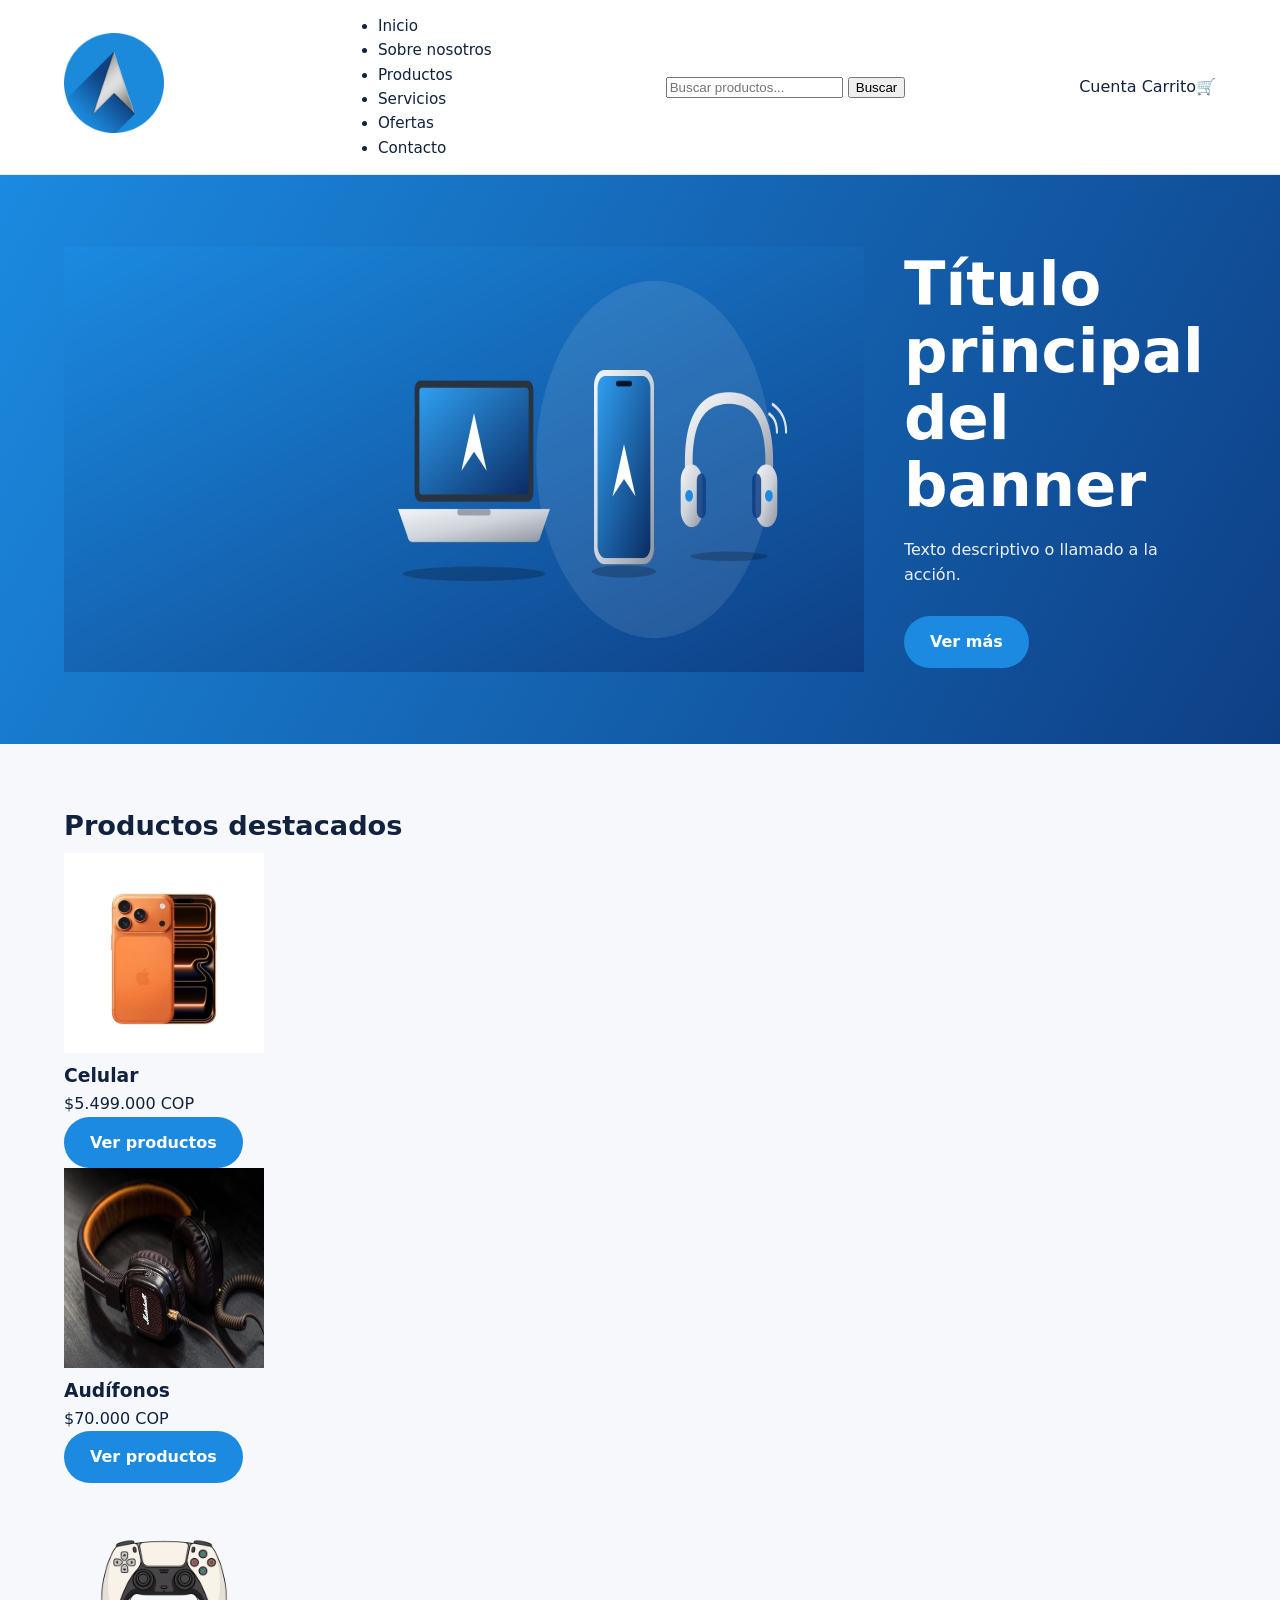
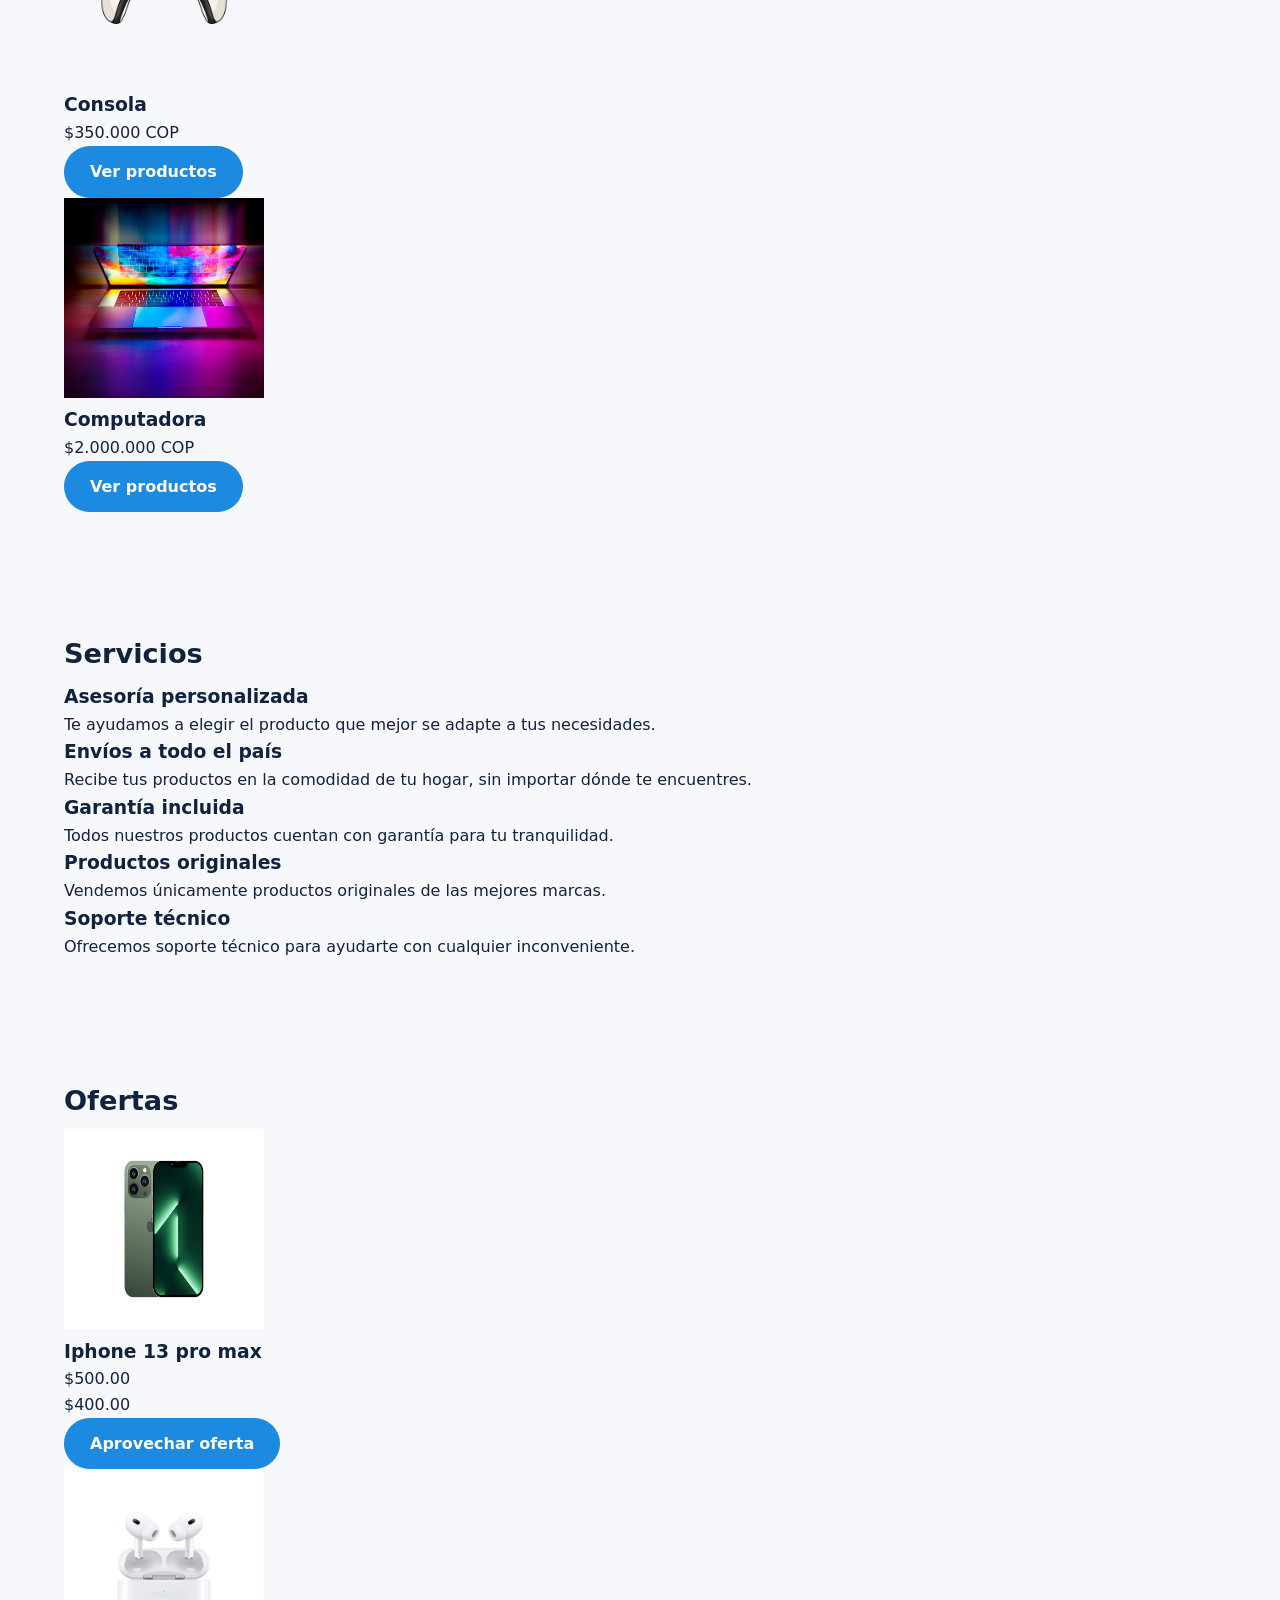
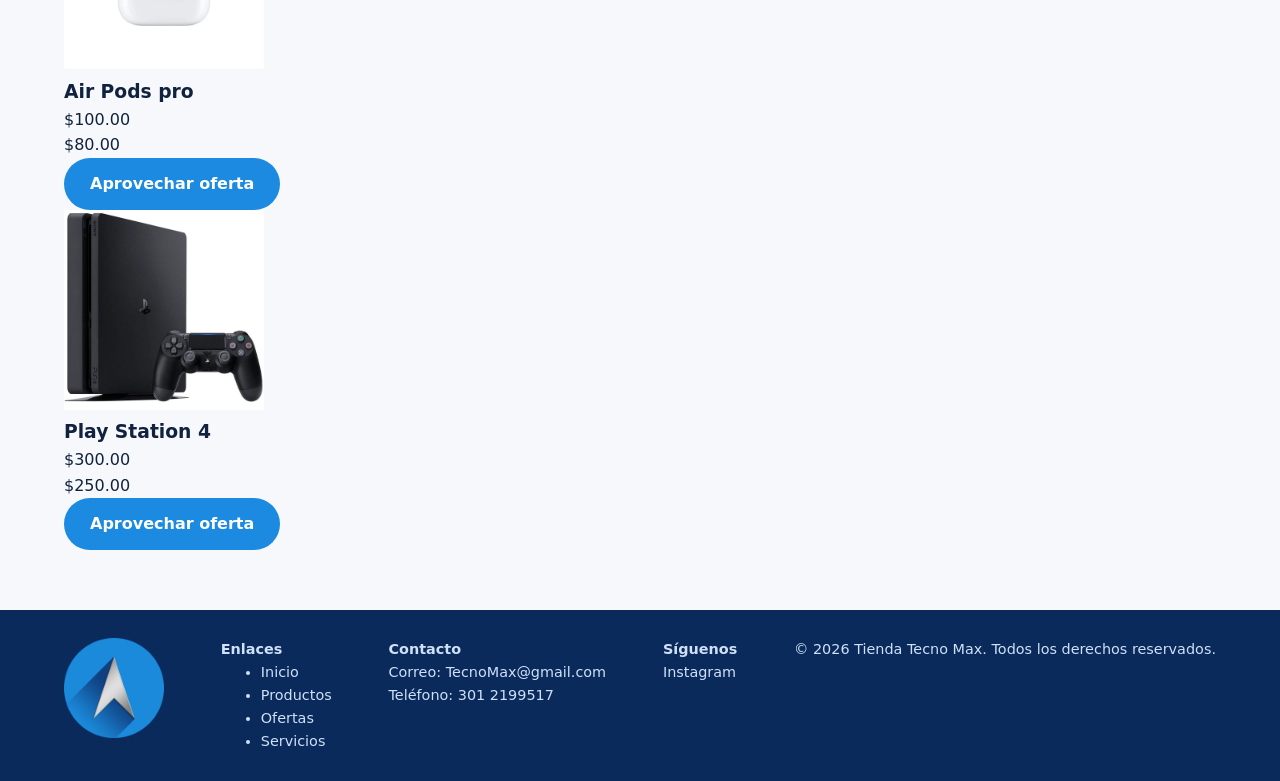
==== index.html @ 7fad8253 "first commit" ====
<!DOCTYPE html>
<html lang="es">
<head>
  <meta charset="UTF-8">
  <meta name="viewport" content="width=device-width, initial-scale=1.0">
  <title>Tienda Online</title>
  <link rel="stylesheet" href="css/estiloaudifonos.css"> 
</head>
<body>

  <header>
    <div class="logo">
      <img src="img/LogoTecnoMax.png" alt="Logo de la tienda" width="100px" height="100px">
    </div>
    <nav class="navegacion">
      <ul class="menu-navegacion">
        <li><a href="#inicio">Inicio</a></li>
        <li><a href="sobrenosotros.html">Sobre nosotros</a></li>
        <li><a href="#productos-destacados">Productos</a></li>
        <li><a href="#servicios">Servicios</a></li>
        <li><a href="#ofertas">Ofertas</a></li>
        <li><a href="#contacto">Contacto</a></li>
      </ul>
    </nav>

    <form class="search-bar" role="search">
      <input type="search" name="buscar" placeholder="Buscar productos...">
      <button type="submit">Buscar</button>
    </form>
    <div class="header-icons">
      <a href="#">Cuenta</a>
      <a href="#">Carrito🛒</a>
    </div>

  </header>

  <section class="hero" id="inicio">
    <img src="img/banner-principal.jpg" alt="Banner principal" width="800px" height="425px">
    <div class="hero-texto">
      <h1>Título principal del banner</h1>
      <p>Texto descriptivo o llamado a la acción.</p>
      <a href="#" class="btn">Ver más</a>
    </div>
  </section>

  <section class="productos-destacados" id="productos-destacados">
    <h2>Productos destacados</h2>
    <div class="productos-lista">

      <article class="producto">
        <img src="img/FotoCelulares.webp" alt="Producto 1" width="200px" height="200px">
        <h3>Celular</h3>
        <p class="precio">$5.499.000 COP</p>
        <a href="celulares.html" class="btn">Ver productos</a>
      </article>

      <article class="producto">
        <img src="img/FotoAudifonos.jpg" alt="Producto 2" width="200px" height="200px">
        <h3>Audífonos</h3>
        <p class="precio">$70.000 COP</p>
        <a href="audifonos.html" class="btn">Ver productos</a>
      </article>

      <article class="producto">
        <img src="img/FotoVideojuegos.png" alt="Producto 3" width="200px" height="200px">
        <h3>Consola</h3>
        <p class="precio">$350.000 COP</p>
        <a href="consolas.html" class="btn">Ver productos</a>
      </article>

      <article class="producto">
        <img src="img/FotoComputadores.jpg" alt="Producto 4" width="200px" height="200px">
        <h3>Computadora</h3>
        <p class="precio">$2.000.000 COP</p>
        <a href="computadoras.html" class="btn">Ver productos</a>
      </article>

    </div>
  </section>

  <section class="servicios" id="servicios">
    <h2>Servicios</h2>
    <div class="servicios-lista">

      <article class="servicio">
        <h3>Asesoría personalizada</h3>
        <p>Te ayudamos a elegir el producto que mejor se adapte a tus necesidades.</p>
      </article>

      <article class="servicio">
        <h3>Envíos a todo el país</h3>
        <p>Recibe tus productos en la comodidad de tu hogar, sin importar dónde te encuentres.</p>
      </article>

      <article class="servicio">
        <h3>Garantía incluida</h3>
        <p>Todos nuestros productos cuentan con garantía para tu tranquilidad.</p>
      </article>

      <article class="servicio">
        <h3>Productos originales</h3>
        <p>Vendemos únicamente productos originales de las mejores marcas.</p>
      </article>

      <article class="servicio">
        <h3>Soporte técnico</h3>
        <p>Ofrecemos soporte técnico para ayudarte con cualquier inconveniente.</p>
      </article>

    </div>
  </section>

  <section class="ofertas" id="ofertas">
    <h2>Ofertas</h2>
    <div class="ofertas-lista">

      <article class="oferta">
        <img src="img/iphone13.jpg" alt="Oferta 1" width="200px" height="200px">
        <h3>Iphone 13 pro max</h3>
        <p class="precio-anterior">$500.00</p>
        <p class="precio-oferta">$400.00</p>
        <a href="#" class="btn">Aprovechar oferta</a>
      </article>

      <article class="oferta">
        <img src="img/audifonos.webp" alt="Oferta 2" width="200px" height="200px">
        <h3>Air Pods pro</h3>
        <p class="precio-anterior">$100.00</p>
        <p class="precio-oferta">$80.00</p>
        <a href="#" class="btn">Aprovechar oferta</a>
      </article>

      <article class="oferta">
        <img src="img/play station 4.webp" alt="Oferta 3" width="200px" height="200px">
        <h3>Play Station 4</h3>
        <p class="precio-anterior">$300.00</p>
        <p class="precio-oferta">$250.00</p>
        <a href="#" class="btn">Aprovechar oferta</a>
      </article>

    </div>
  </section>

  <footer>

    <div class="footer-logo">
      <img src="img/LogoTecnoMax.png" alt="Logo de la tienda" width="100px" height="100px">
    </div>

    <div class="footer-links">
      <h4>Enlaces</h4>
      <ul>
        <li><a href="#inicio">Inicio</a></li>
        <li><a href="#productos-destacados">Productos</a></li>
        <li><a href="#ofertas">Ofertas</a></li>
        <li><a href="#servicios">Servicios</a></li>
      </ul>
    </div>

    <div class="footer-contacto" id="contacto">
      <h4>Contacto</h4>
      <p>Correo: <a href="mailto:TecnoMax@gmail.com">TecnoMax@gmail.com</a></p>
      <p>Teléfono: <a href="tel:+573012199517">301 2199517</a></p>
    </div>
    <div class="footer-redes">
      <h4>Síguenos</h4>
      <a href="https://www.instagram.com/" target="_blank" rel="noopener">Instagram</a>
    </div>

    <p class="footer-copy">&copy; 2026 Tienda Tecno Max. Todos los derechos reservados.</p>

  </footer>

</body>
</html>
</body>
</html>
---- css/estiloaudifonos.css ----
:root{--blue:#1b8ae0;--navy:#0e3f85;--deep:#0a2a5c;--silver:#e6e9ee;--ink:#10223d;--bg:#f6f8fb;--muted:#51627c}
*{box-sizing:border-box;margin:0}
body{font-family:Sora,system-ui,sans-serif;color:var(--ink);background:var(--bg);line-height:1.6}
a{color:inherit;text-decoration:none}
:focus-visible{outline:3px solid var(--navy);outline-offset:3px}

/* Encabezado */
header{display:flex;align-items:center;justify-content:space-between;gap:16px;flex-wrap:wrap;padding:14px 5vw;background:#fff;border-bottom:1px solid var(--silver);position:sticky;top:0;z-index:5}
.brand{display:flex;align-items:center;gap:10px;font-weight:800;font-size:1.25rem}
.brand img{width:40px;height:40px}
nav{display:flex;gap:22px;font-size:.95rem;flex-wrap:wrap}
nav a{padding:4px 0;border-bottom:2px solid transparent}
nav a:hover,nav a[aria-current]{border-color:var(--blue);color:var(--navy)}

/* Botones */
.btn{display:inline-block;padding:13px 26px;border-radius:999px;font-weight:600;background:var(--blue);color:#fff;border:0;font:inherit;font-weight:600;cursor:pointer;text-align:center}
.btn:hover{background:var(--navy)}
.btn.claro{background:#fff;color:var(--navy)}
.btn.claro:hover{background:var(--silver)}
.btn.borde{background:transparent;color:#fff;border:2px solid #fff;margin-left:10px}
.btn.borde:hover{background:rgba(255,255,255,.15)}

/* Hero (principal y computadores) */
.hero{display:grid;grid-template-columns:1.1fr .9fr;align-items:center;gap:40px;padding:72px 5vw;background:linear-gradient(120deg,var(--blue),var(--navy));color:#fff;overflow:hidden}
.hero h1{font-size:clamp(2.2rem,5vw,3.8rem);line-height:1.1;font-weight:800;max-width:15ch}
.hero p{margin:18px 0 28px;max-width:48ch;opacity:.92}
.hero .logo-grande{justify-self:center;width:min(280px,60vw);filter:drop-shadow(18px 22px 0 rgba(8,30,70,.35))}

/* Laptop dibujada con CSS (hero de computadores) */
.laptop{justify-self:center;width:min(380px,85vw)}
.laptop .pantalla{aspect-ratio:16/10;border:8px solid #cfd4db;border-bottom-width:12px;border-radius:14px 14px 0 0;background:linear-gradient(160deg,#1b8ae0,#0b2c63);display:grid;place-items:center}
.laptop .pantalla img{width:22%}
.laptop .base{height:14px;border-radius:0 0 16px 16px;background:linear-gradient(#e9ecf0,#9ea3ab);width:112%;margin-left:-6%;box-shadow:16px 20px 0 rgba(8,30,70,.35)}

/* Franja de beneficios */
.franja{display:flex;flex-wrap:wrap;justify-content:center;gap:12px 36px;padding:18px 5vw;background:#fff;border-bottom:1px solid var(--silver);font-size:.92rem;font-weight:600;color:var(--navy)}

/* Secciones */
section{padding:60px 5vw}
h2{font-size:1.7rem;margin-bottom:6px}
.sub{color:var(--muted);margin-bottom:28px}

/* Catálogo de audífonos */
.audifonos__titulo{margin-bottom:28px}
.audifonos__contenedor{display:grid;grid-template-columns:repeat(auto-fit,minmax(min(100%,250px),1fr));gap:22px}
.audifono{display:flex;flex-direction:column;overflow:hidden;background:#fff;border:1px solid var(--silver);border-radius:18px}
.audifono__imagen{display:block;width:100%;height:200px;object-fit:contain;padding:16px;background:linear-gradient(160deg,var(--silver),#fff)}
.audifono__nombre,.audifono__descripcion,.audifono__precio,.audifono__boton{margin-left:18px;margin-right:18px}
.audifono__nombre{margin-top:16px;font-size:1.1rem}
.audifono__descripcion{margin-top:4px;color:var(--muted)}
.audifono__precio{margin-top:auto;padding-top:14px;font-size:1.2rem;font-weight:800;color:var(--navy)}
.audifono__boton{margin-top:12px;margin-bottom:18px;padding:10px 16px;border-radius:999px;background:var(--blue);color:#fff;font-weight:600;text-align:center}
.audifono__boton:hover{background:var(--navy)}

/* Categorías (principal) */
.categorias{display:grid;grid-template-columns:repeat(auto-fit,minmax(240px,1fr));gap:22px}
.categoria{display:flex;flex-direction:column;gap:6px;padding:30px;border-radius:20px;color:#fff;min-height:210px;justify-content:flex-end;background:linear-gradient(160deg,var(--blue),var(--navy))}
.categoria:nth-child(2){background:linear-gradient(160deg,#143c78,#071a38)}
.categoria:nth-child(3){background:linear-gradient(160deg,#3f6fa8,var(--deep))}
.categoria h3{font-size:1.5rem}
.categoria span{opacity:.85;font-size:.95rem}
.categoria:hover{transform:translateY(-4px)}

/* Filtros */
.filtros{display:flex;flex-wrap:wrap;gap:10px;margin-bottom:28px}
.filtros button{font:inherit;padding:8px 18px;border-radius:999px;border:1.5px solid var(--silver);background:#fff;cursor:pointer}
.filtros button[aria-pressed=true]{background:var(--blue);border-color:var(--blue);color:#fff}

/* Tarjetas de producto */
.grid{display:grid;grid-template-columns:repeat(auto-fill,minmax(250px,1fr));gap:22px}
.card{background:#fff;border-radius:18px;overflow:hidden;border:1px solid var(--silver);display:flex;flex-direction:column}
.card .pic{height:160px;display:grid;place-items:center;background:linear-gradient(160deg,var(--silver),#fff)}
.card .pic span{width:120px;height:76px;border-radius:8px 8px 2px 2px;background:linear-gradient(160deg,#fdfdfd,#9ea3ab);border:3px solid var(--navy)}
.card .body{padding:16px;display:flex;flex-direction:column;gap:4px;flex:1}
.card h3{font-size:1.02rem}
.card small{color:var(--muted)}
.card ul{list-style:none;padding:0;font-size:.88rem;color:var(--muted)}
.card ul li::before{content:"✓ ";color:var(--blue);font-weight:700}
.price{font-weight:800;font-size:1.15rem;color:var(--navy);margin-top:auto;padding-top:10px}
.card .btn{margin-top:10px;padding:10px}

/* Bloque para ir a otra página */
.cruce{display:flex;align-items:center;justify-content:space-between;gap:20px;flex-wrap:wrap;margin:0 5vw 60px;padding:34px;border-radius:22px;background:var(--navy);color:#fff}

footer{padding:28px 5vw;background:var(--deep);color:#cfe0f7;font-size:.9rem;display:flex;justify-content:space-between;flex-wrap:wrap;gap:12px}

@media(max-width:760px){.hero{grid-template-columns:1fr;padding:48px 5vw}.hero .logo-grande,.laptop{order:-1}}
@media(prefers-reduced-motion:no-preference){.categoria{transition:transform .2s}}
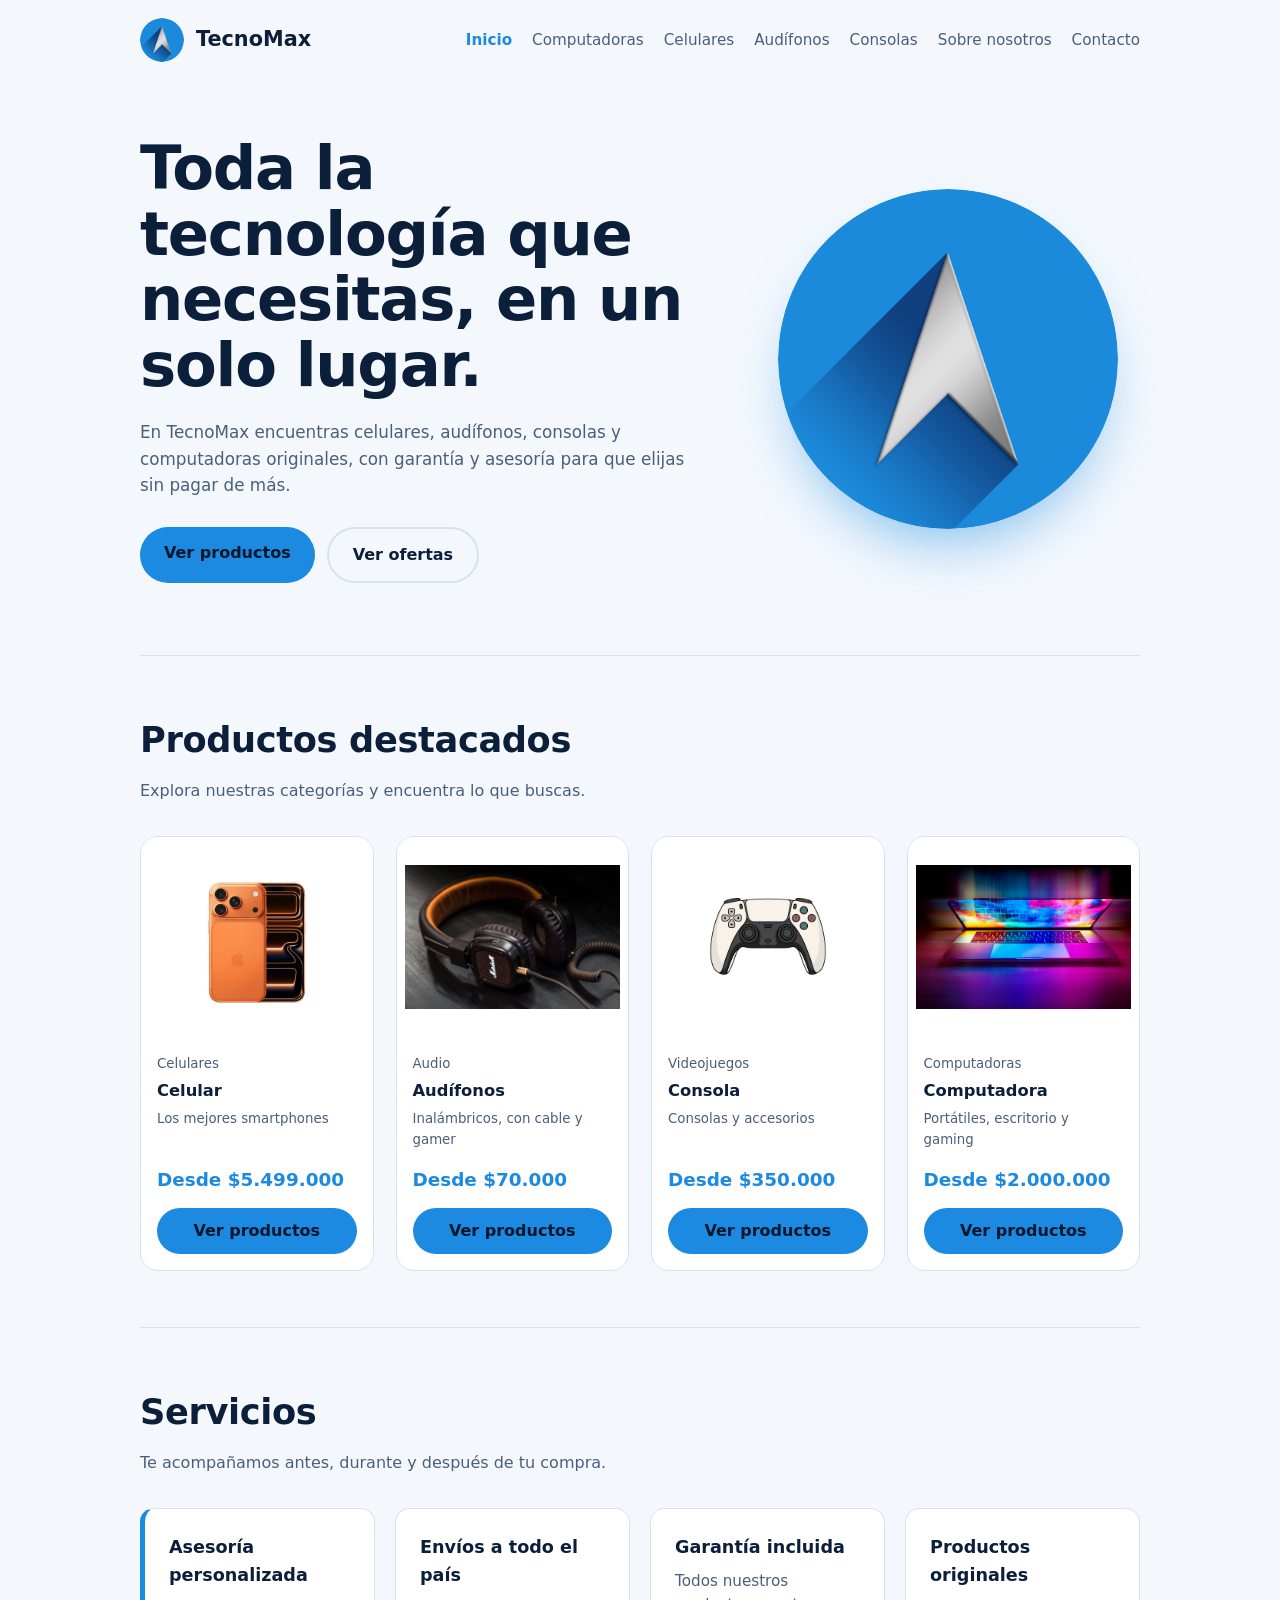
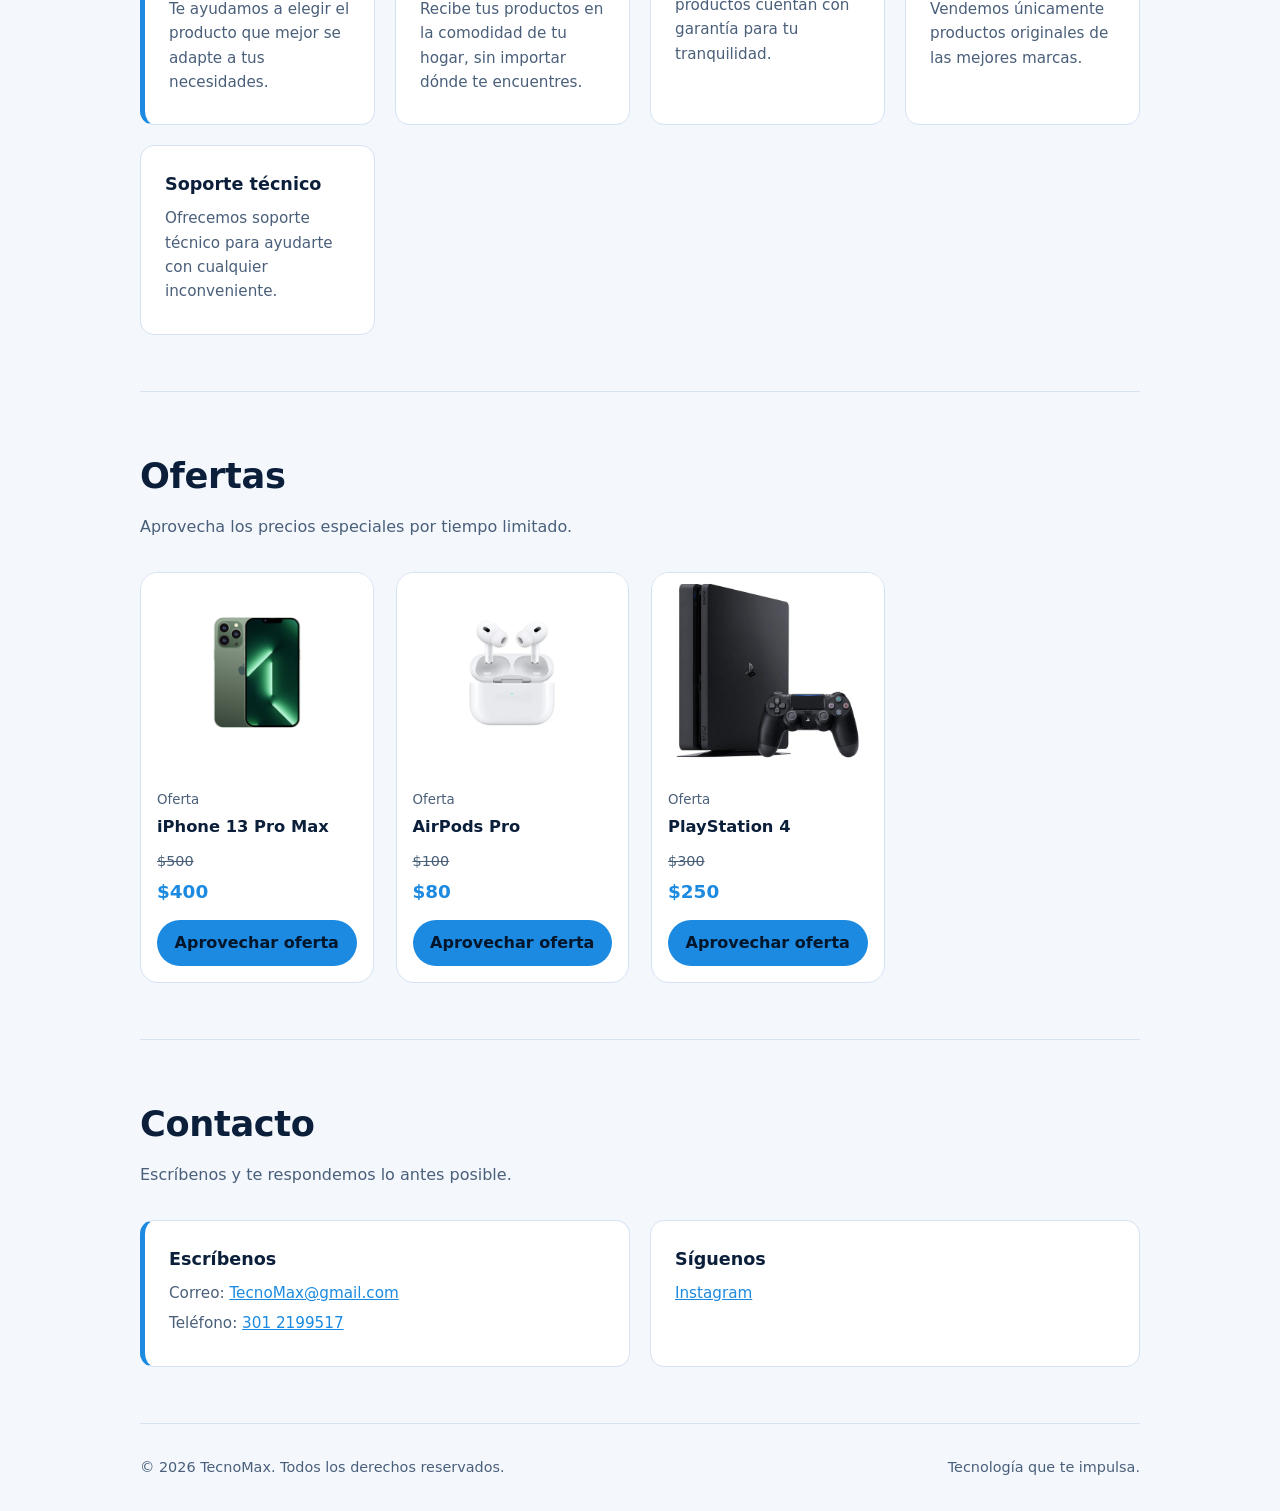
==== commit cda42aa5: "Puse el mismo estilo a todos los .html(index,celulares, y todos los demas)" ====
--- a/index.html
+++ b/index.html
@@ -1,177 +1,94 @@
-    <!DOCTYPE html>
-<html lang="es">
-<head>
-  <meta charset="UTF-8">
-  <meta name="viewport" content="width=device-width, initial-scale=1.0">
-  <title>Tienda Online</title>
-  <link rel="stylesheet" href="css/estiloaudifonos.css"> 
+<!DOCTYPE html>
+<html lang="es"><head><meta charset="utf-8">
+<meta name="viewport" content="width=device-width, initial-scale=1, viewport-fit=cover">
+<title>TecnoMax | Inicio</title>
+<link rel="icon" href="img/LogoTecnoMax.png">
+<link rel="preconnect" href="https://fonts.googleapis.com"><link rel="preconnect" href="https://fonts.gstatic.com" crossorigin>
+<link href="https://fonts.googleapis.com/css2?family=Sora:wght@400;600;800&display=swap" rel="stylesheet">
+<link rel="stylesheet" href="css/tecnomax.css">
 </head>
 <body>
+<div class="wrap">
+<header>
+<a class="brand" href="index.html"><img src="img/LogoTecnoMax.png" alt="Logo de TecnoMax">TecnoMax</a>
+<nav aria-label="Principal"><a href="index.html" aria-current="page">Inicio</a><a href="Computadoras.html">Computadoras</a><a href="Celulares.html">Celulares</a><a href="audifonos.html">Audífonos</a><a href="Consolas.html">Consolas</a><a href="sobrenosotros.html">Sobre nosotros</a><a href="#contacto">Contacto</a></nav>
+</header>
+<main>
+<div class="hero">
+<div>
+<h1>Toda la tecnología que necesitas, en un solo lugar.</h1>
+<p>En TecnoMax encuentras celulares, audífonos, consolas y computadoras originales, con garantía y asesoría para que elijas sin pagar de más.</p>
+<div class="btns"><a class="btn" href="#catalogo">Ver productos</a><a class="btn alt" href="#ofertas">Ver ofertas</a></div>
+</div>
+<div class="emblem"><img src="img/LogoTecnoMax.png" alt="Emblema de TecnoMax: flecha plateada sobre círculo azul"></div>
+</div>
 
-  <header>
-    <div class="logo">
-      <img src="img/LogoTecnoMax.png" alt="Logo de la tienda" width="100px" height="100px">
-    </div>
-    <nav class="navegacion">
-      <ul class="menu-navegacion">
-        <li><a href="#inicio">Inicio</a></li>
-        <li><a href="sobrenosotros.html">Sobre nosotros</a></li>
-        <li><a href="#productos-destacados">Productos</a></li>
-        <li><a href="#servicios">Servicios</a></li>
-        <li><a href="#ofertas">Ofertas</a></li>
-        <li><a href="#contacto">Contacto</a></li>
-      </ul>
-    </nav>
+<section id="catalogo">
+<h2>Productos destacados</h2>
+<p class="lead">Explora nuestras categorías y encuentra lo que buscas.</p>
+<div class="products" id="products"></div>
+</section>
 
-    <form class="search-bar" role="search">
-      <input type="search" name="buscar" placeholder="Buscar productos...">
-      <button type="submit">Buscar</button>
-    </form>
-    <div class="header-icons">
-      <a href="#">Cuenta</a>
-      <a href="#">Carrito🛒</a>
-    </div>
+<section id="servicios">
+<h2>Servicios</h2>
+<p class="lead">Te acompañamos antes, durante y después de tu compra.</p>
+<div class="grid">
+<article class="card"><h3>Asesoría personalizada</h3><p>Te ayudamos a elegir el producto que mejor se adapte a tus necesidades.</p></article>
+<article class="card"><h3>Envíos a todo el país</h3><p>Recibe tus productos en la comodidad de tu hogar, sin importar dónde te encuentres.</p></article>
+<article class="card"><h3>Garantía incluida</h3><p>Todos nuestros productos cuentan con garantía para tu tranquilidad.</p></article>
+<article class="card"><h3>Productos originales</h3><p>Vendemos únicamente productos originales de las mejores marcas.</p></article>
+<article class="card"><h3>Soporte técnico</h3><p>Ofrecemos soporte técnico para ayudarte con cualquier inconveniente.</p></article>
+</div>
+</section>
 
-  </header>
+<section id="ofertas">
+<h2>Ofertas</h2>
+<p class="lead">Aprovecha los precios especiales por tiempo limitado.</p>
+<div class="products" id="offers"></div>
+</section>
 
-  <section class="hero" id="inicio">
-    <img src="img/banner-principal.jpg" alt="Banner principal" width="800px" height="425px">
-    <div class="hero-texto">
-      <h1>Título principal del banner</h1>
-      <p>Texto descriptivo o llamado a la acción.</p>
-      <a href="#" class="btn">Ver más</a>
-    </div>
-  </section>
+<section id="contacto">
+<h2>Contacto</h2>
+<p class="lead">Escríbenos y te respondemos lo antes posible.</p>
+<div class="grid">
+<article class="card"><h3>Escríbenos</h3>
+<p>Correo: <a href="mailto:TecnoMax@gmail.com">TecnoMax@gmail.com</a></p>
+<p>Teléfono: <a href="tel:+573012199517">301 2199517</a></p></article>
+<article class="card"><h3>Síguenos</h3>
+<p><a href="https://www.instagram.com/" target="_blank" rel="noopener">Instagram</a></p></article>
+</div>
+</section>
+</main>
+<footer><span>© 2026 TecnoMax. Todos los derechos reservados.</span><span>Tecnología que te impulsa.</span></footer>
+</div>
 
-  <section class="productos-destacados" id="productos-destacados">
-    <h2>Productos destacados</h2>
-    <div class="productos-lista">
-
-      <article class="producto">
-        <img src="img/FotoCelulares.webp" alt="Producto 1" width="200px" height="200px">
-        <h3>Celular</h3>
-        <p class="precio">$5.499.000 COP</p>
-        <a href="celulares.html" class="btn">Ver productos</a>
-      </article>
-
-      <article class="producto">
-        <img src="img/FotoAudifonos.jpg" alt="Producto 2" width="200px" height="200px">
-        <h3>Audífonos</h3>
-        <p class="precio">$70.000 COP</p>
-        <a href="audifonos.html" class="btn">Ver productos</a>
-      </article>
-
-      <article class="producto">
-        <img src="img/FotoVideojuegos.png" alt="Producto 3" width="200px" height="200px">
-        <h3>Consola</h3>
-        <p class="precio">$350.000 COP</p>
-        <a href="consolas.html" class="btn">Ver productos</a>
-      </article>
-
-      <article class="producto">
-        <img src="img/FotoComputadores.jpg" alt="Producto 4" width="200px" height="200px">
-        <h3>Computadora</h3>
-        <p class="precio">$2.000.000 COP</p>
-        <a href="computadoras.html" class="btn">Ver productos</a>
-      </article>
-
-    </div>
-  </section>
-
-  <section class="servicios" id="servicios">
-    <h2>Servicios</h2>
-    <div class="servicios-lista">
-
-      <article class="servicio">
-        <h3>Asesoría personalizada</h3>
-        <p>Te ayudamos a elegir el producto que mejor se adapte a tus necesidades.</p>
-      </article>
-
-      <article class="servicio">
-        <h3>Envíos a todo el país</h3>
-        <p>Recibe tus productos en la comodidad de tu hogar, sin importar dónde te encuentres.</p>
-      </article>
-
-      <article class="servicio">
-        <h3>Garantía incluida</h3>
-        <p>Todos nuestros productos cuentan con garantía para tu tranquilidad.</p>
-      </article>
-
-      <article class="servicio">
-        <h3>Productos originales</h3>
-        <p>Vendemos únicamente productos originales de las mejores marcas.</p>
-      </article>
-
-      <article class="servicio">
-        <h3>Soporte técnico</h3>
-        <p>Ofrecemos soporte técnico para ayudarte con cualquier inconveniente.</p>
-      </article>
-
-    </div>
-  </section>
-
-  <section class="ofertas" id="ofertas">
-    <h2>Ofertas</h2>
-    <div class="ofertas-lista">
-
-      <article class="oferta">
-        <img src="img/iphone13.jpg" alt="Oferta 1" width="200px" height="200px">
-        <h3>Iphone 13 pro max</h3>
-        <p class="precio-anterior">$500.00</p>
-        <p class="precio-oferta">$400.00</p>
-        <a href="#" class="btn">Aprovechar oferta</a>
-      </article>
-
-      <article class="oferta">
-        <img src="img/audifonos.webp" alt="Oferta 2" width="200px" height="200px">
-        <h3>Air Pods pro</h3>
-        <p class="precio-anterior">$100.00</p>
-        <p class="precio-oferta">$80.00</p>
-        <a href="#" class="btn">Aprovechar oferta</a>
-      </article>
-
-      <article class="oferta">
-        <img src="img/play station 4.webp" alt="Oferta 3" width="200px" height="200px">
-        <h3>Play Station 4</h3>
-        <p class="precio-anterior">$300.00</p>
-        <p class="precio-oferta">$250.00</p>
-        <a href="#" class="btn">Aprovechar oferta</a>
-      </article>
-
-    </div>
-  </section>
-
-  <footer>
-
-    <div class="footer-logo">
-      <img src="img/LogoTecnoMax.png" alt="Logo de la tienda" width="100px" height="100px">
-    </div>
-
-    <div class="footer-links">
-      <h4>Enlaces</h4>
-      <ul>
-        <li><a href="#inicio">Inicio</a></li>
-        <li><a href="#productos-destacados">Productos</a></li>
-        <li><a href="#ofertas">Ofertas</a></li>
-        <li><a href="#servicios">Servicios</a></li>
-      </ul>
-    </div>
-
-    <div class="footer-contacto" id="contacto">
-      <h4>Contacto</h4>
-      <p>Correo: <a href="mailto:TecnoMax@gmail.com">TecnoMax@gmail.com</a></p>
-      <p>Teléfono: <a href="tel:+573012199517">301 2199517</a></p>
-    </div>
-    <div class="footer-redes">
-      <h4>Síguenos</h4>
-      <a href="https://www.instagram.com/" target="_blank" rel="noopener">Instagram</a>
-    </div>
-
-    <p class="footer-copy">&copy; 2026 Tienda Tecno Max. Todos los derechos reservados.</p>
-
-  </footer>
-
-</body>
-</html>
-</body>
-</html>+<script>
+// Las fotos van en la carpeta img/ y "img" es el nombre exacto del archivo (con extensión).
+const cats=[
+{n:"Celular",c:"Celulares",s:"Los mejores smartphones",p:5499000,img:"FotoCelulares.webp",href:"Celulares.html"},
+{n:"Audífonos",c:"Audio",s:"Inalámbricos, con cable y gamer",p:70000,img:"FotoAudifonos.jpg",href:"audifonos.html"},
+{n:"Consola",c:"Videojuegos",s:"Consolas y accesorios",p:350000,img:"FotoVideojuegos.png",href:"Consolas.html"},
+{n:"Computadora",c:"Computadoras",s:"Portátiles, escritorio y gaming",p:2000000,img:"FotoComputadores.jpg",href:"Computadoras.html"},
+];
+const offers=[
+{n:"iPhone 13 Pro Max",old:500,p:400,img:"iphone13.jpg"},
+{n:"AirPods Pro",old:100,p:80,img:"audifonos.webp"},
+{n:"PlayStation 4",old:300,p:250,img:"play station 4.webp"},
+];
+const f=n=>'$'+n.toLocaleString('es-CO');
+function showMissingImage(el){
+  const d=document.createElement('div');d.className='miss';
+  d.textContent='No se encontró: img/'+el.dataset.file;el.replaceWith(d);
+}
+const pic=i=>`<div class="pic"><img src="img/${encodeURIComponent(i.img)}" data-file="${i.img}" alt="${i.n}" onerror="showMissingImage(this)"></div>`;
+document.getElementById('products').innerHTML=cats.map(i=>`
+<article class="pcard">${pic(i)}
+<div class="body"><small>${i.c}</small><h3>${i.n}</h3><small>${i.s}</small>
+<div class="price">Desde ${f(i.p)}</div><a class="btn" href="${i.href}">Ver productos</a></div></article>`).join('');
+document.getElementById('offers').innerHTML=offers.map(i=>`
+<article class="pcard">${pic(i)}
+<div class="body"><small>Oferta</small><h3>${i.n}</h3>
+<div class="old">${f(i.old)}</div><div class="price">${f(i.p)}</div>
+<a class="btn" href="#contacto">Aprovechar oferta</a></div></article>`).join('');
+</script>
+</body></html>
--- a/css/tecnomax.css
+++ b/css/tecnomax.css
@@ -0,0 +1,63 @@
+:root{--bg:#F4F8FD;--surface:#fff;--ink:#0B1F3A;--muted:#4A5F7A;--brand:#1B8AE0;--deep:#0E3F85;--line:#D5E2F2;
+box-sizing:border-box;padding-top:env(safe-area-inset-top,0px);padding-bottom:env(safe-area-inset-bottom,0px)}
+@media (prefers-color-scheme:dark){:root:not([data-theme="light"]){--bg:#08172B;--surface:#0F2542;--ink:#EAF2FB;--muted:#9FB4CC;--brand:#4DA8F0;--deep:#0E3F85;--line:#1D3A5F}}
+:root[data-theme="dark"]{--bg:#08172B;--surface:#0F2542;--ink:#EAF2FB;--muted:#9FB4CC;--brand:#4DA8F0;--deep:#0E3F85;--line:#1D3A5F}
+html{scroll-padding-top:env(safe-area-inset-top,0px);scroll-behavior:smooth}
+*{box-sizing:border-box}
+body{margin:0;background:var(--bg);color:var(--ink);font-family:Sora,system-ui,-apple-system,"Segoe UI",sans-serif;line-height:1.6}
+a{color:inherit}
+:focus-visible{outline:3px solid var(--brand);outline-offset:3px}
+.wrap{max-width:1040px;margin:0 auto;padding:0 20px}
+header{display:flex;align-items:center;justify-content:space-between;gap:16px;padding:18px 0;flex-wrap:wrap}
+.brand{display:flex;align-items:center;gap:12px;text-decoration:none;font-weight:800;font-size:1.3rem}
+.brand img{width:44px;height:44px;border-radius:50%}
+nav{display:flex;gap:20px;flex-wrap:wrap}
+nav a{text-decoration:none;color:var(--muted);font-size:.95rem}
+nav a:hover,nav a[aria-current=page]{color:var(--brand)}
+nav a[aria-current=page]{font-weight:600}
+.hero{display:grid;grid-template-columns:1.2fr .8fr;gap:40px;align-items:center;padding:56px 0 72px}
+h1{font-size:clamp(2.2rem,5.5vw,3.8rem);line-height:1.08;margin:0 0 20px;font-weight:800;letter-spacing:-.02em}
+.hero p{color:var(--muted);max-width:52ch;margin:0 0 28px;font-size:1.05rem}
+.btns{display:flex;gap:12px;flex-wrap:wrap}
+.btn{display:inline-block;padding:13px 24px;border-radius:999px;font-weight:600;text-decoration:none;background:var(--brand);color:#04162B}
+.btn.alt{background:transparent;color:var(--ink);border:2px solid var(--line)}
+.btn:hover{filter:brightness(1.08)}
+.emblem{justify-self:center;width:min(100%,340px);aspect-ratio:1;border-radius:50%;box-shadow:0 30px 60px -20px rgba(27,138,224,.55)}
+.emblem img{width:100%;height:100%;display:block;border-radius:50%}
+section{padding:56px 0;border-top:1px solid var(--line)}
+h2{font-size:clamp(1.6rem,3.5vw,2.2rem);margin:0 0 10px;letter-spacing:-.01em}
+.lead{color:var(--muted);margin:0 0 32px;max-width:60ch}
+.grid{display:grid;grid-template-columns:repeat(auto-fit,minmax(220px,1fr));gap:20px}
+.card{background:var(--surface);border:1px solid var(--line);border-radius:14px;padding:24px}
+.card:first-child{border-left:5px solid var(--brand)}
+.card h3{margin:0 0 8px;font-size:1.1rem}
+.card p{margin:0 0 6px;color:var(--muted);font-size:.95rem}
+.card ul{margin:0;padding-left:18px;color:var(--muted);font-size:.95rem}
+.card a{color:var(--brand)}
+.strip{display:flex;flex-wrap:wrap;gap:8px 28px;padding:18px 0;border-top:1px solid var(--line);color:var(--muted);font-size:.95rem}
+
+/* Catálogo */
+.filters{display:flex;flex-wrap:wrap;gap:10px;margin-bottom:28px}
+.filters button{font:inherit;padding:8px 18px;border-radius:999px;border:1.5px solid var(--line);background:var(--surface);color:var(--ink);cursor:pointer}
+.filters button[aria-pressed=true]{background:var(--brand);border-color:var(--brand);color:#04162B;font-weight:600}
+.products{display:grid;grid-template-columns:repeat(auto-fill,minmax(230px,1fr));gap:22px}
+.pcard{background:var(--surface);border:1px solid var(--line);border-radius:18px;overflow:hidden;display:flex;flex-direction:column}
+.pcard .pic{height:200px;display:flex;align-items:center;justify-content:center;overflow:hidden;background:#fff}
+.pcard .pic img{width:100%;height:100%;object-fit:contain;padding:8px}
+.pcard .miss{font-size:.75rem;color:#b00020;text-align:center;padding:10px}
+.pcard .body{padding:16px;display:flex;flex-direction:column;gap:4px;flex:1}
+.pcard small{color:var(--muted)}
+.pcard h3{margin:0;font-size:1.02rem}
+.pcard .price{font-weight:800;font-size:1.15rem;color:var(--brand);margin-top:auto;padding-top:10px}
+.pcard .old{color:var(--muted);text-decoration:line-through;font-size:.9rem;padding-top:6px}
+.pcard .old+.price{margin-top:0;padding-top:0}
+.pcard .btn{text-align:center;margin-top:10px;padding:10px}
+
+.guide{display:grid;grid-template-columns:repeat(auto-fit,minmax(240px,1fr));gap:0;border:1px solid var(--line);border-radius:14px;overflow:hidden;background:var(--surface)}
+.guide div{padding:24px;border-right:1px solid var(--line)}
+.guide div:last-child{border-right:0}
+.guide b{display:block;margin-bottom:6px;color:var(--brand)}
+.guide span{color:var(--muted);font-size:.95rem}
+footer{padding:32px 0;color:var(--muted);font-size:.9rem;border-top:1px solid var(--line);display:flex;justify-content:space-between;gap:12px;flex-wrap:wrap}
+@media(max-width:760px){.hero{grid-template-columns:1fr;padding:32px 0 48px}.emblem{order:-1;width:200px}.guide div{border-right:0;border-bottom:1px solid var(--line)}.guide div:last-child{border-bottom:0}}
+@media(prefers-reduced-motion:reduce){html{scroll-behavior:auto}}
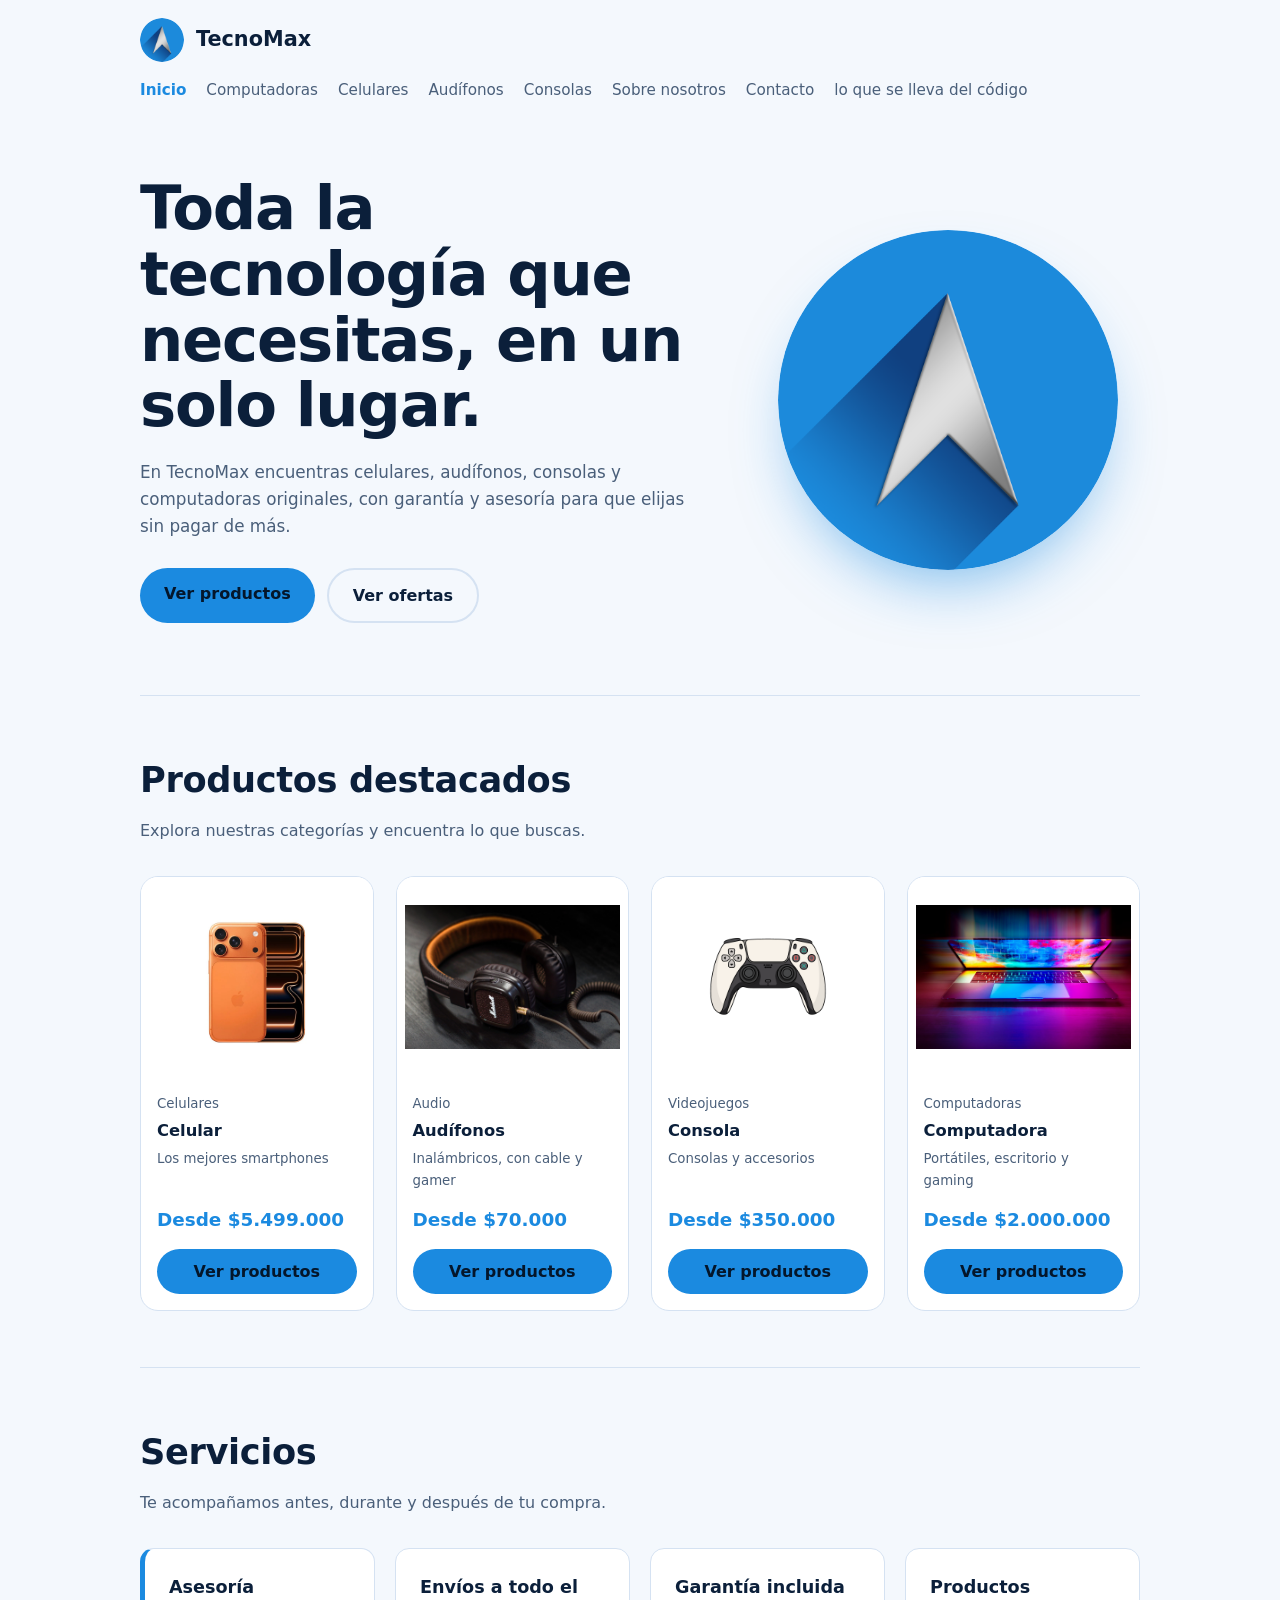
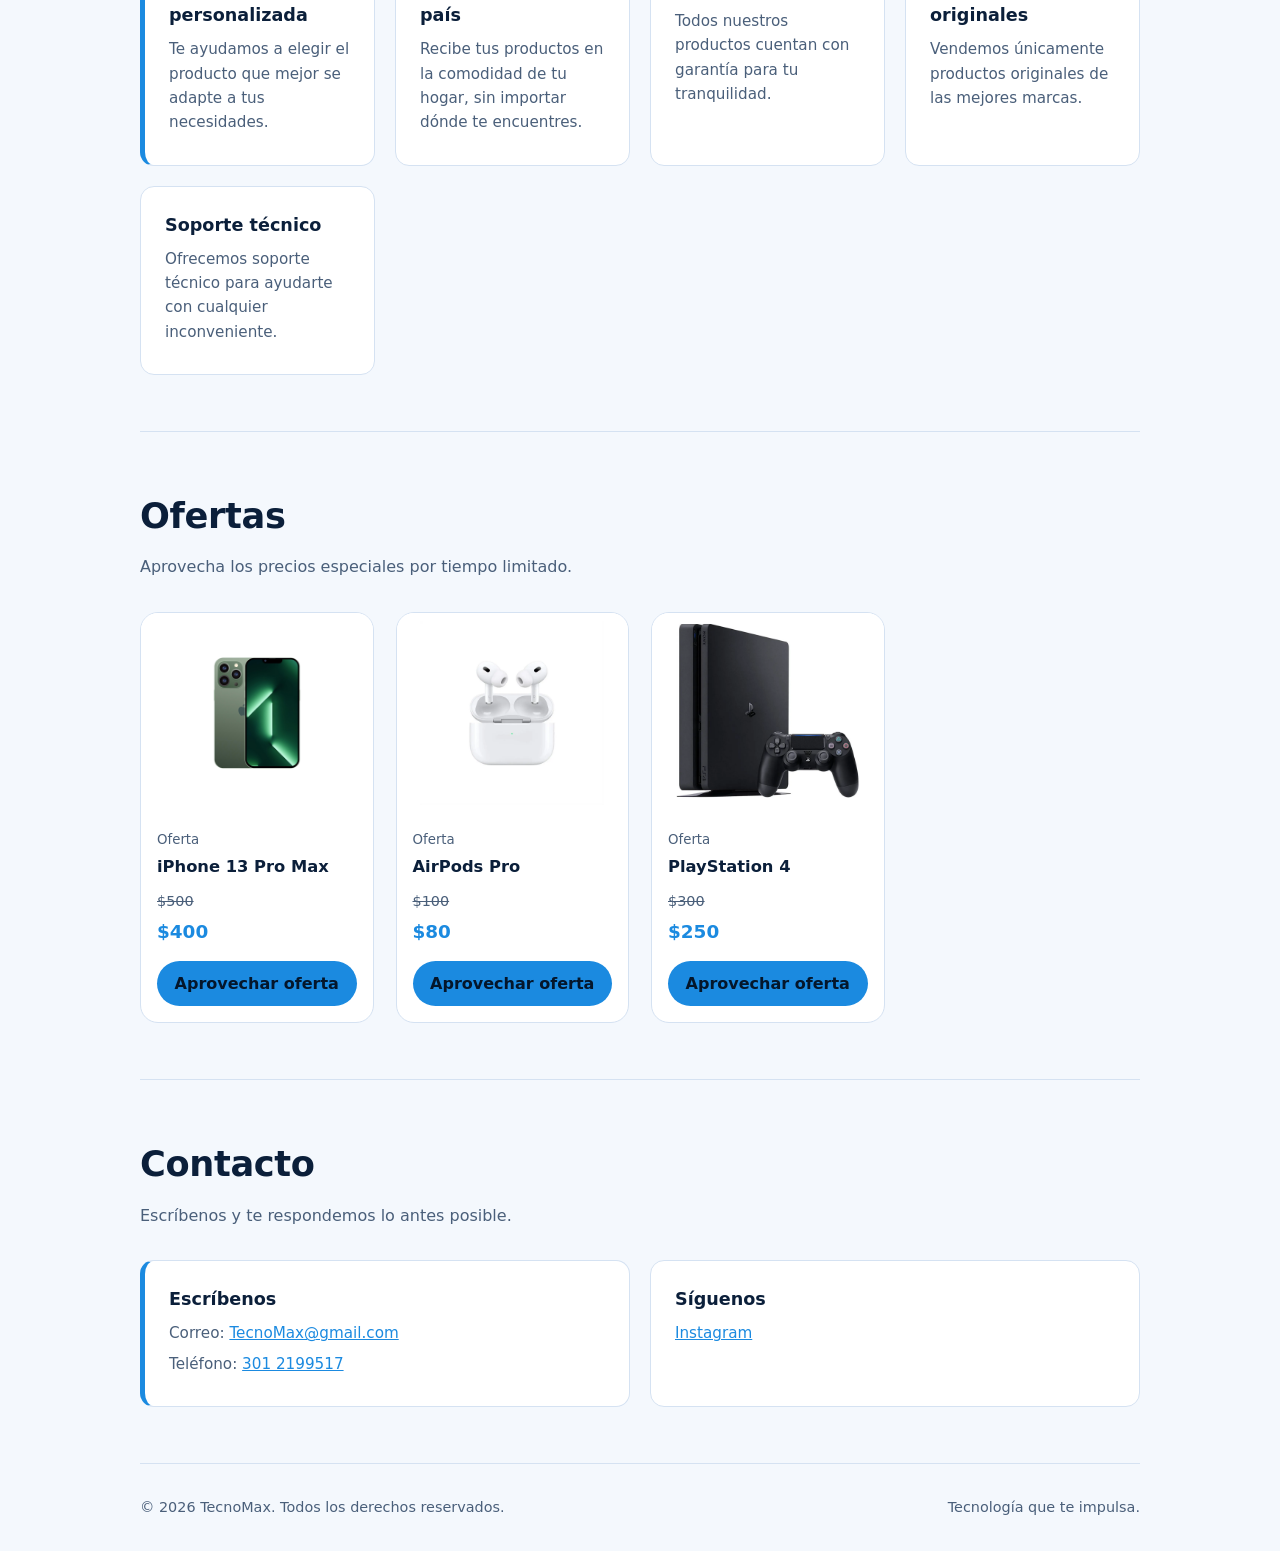
==== commit 301da743: "Puse una ventana para que todos puedan ver lo que se lleva del codigo de intellij" ====
--- a/index.html
+++ b/index.html
@@ -10,8 +10,18 @@
 <body>
 <div class="wrap">
 <header>
-<a class="brand" href="index.html"><img src="img/LogoTecnoMax.png" alt="Logo de TecnoMax">TecnoMax</a>
-<nav aria-label="Principal"><a href="index.html" aria-current="page">Inicio</a><a href="Computadoras.html">Computadoras</a><a href="Celulares.html">Celulares</a><a href="audifonos.html">Audífonos</a><a href="Consolas.html">Consolas</a><a href="sobrenosotros.html">Sobre nosotros</a><a href="#contacto">Contacto</a></nav>
+<a class="brand" href="index.html">
+<img src="img/LogoTecnoMax.png" alt="Logo de TecnoMax">TecnoMax</a>
+<nav aria-label="Principal">
+<a href="index.html" aria-current="page">Inicio</a>
+<a href="Computadoras.html">Computadoras</a>
+<a href="Celulares.html">Celulares</a>
+<a href="audifonos.html">Audífonos</a>
+<a href="Consolas.html">Consolas</a>
+<a href="sobrenosotros.html">Sobre nosotros</a>
+<a href="#contacto">Contacto</a>
+<a href="codigo.html">lo que se lleva del código</a>
+</nav>
 </header>
 <main>
 <div class="hero">
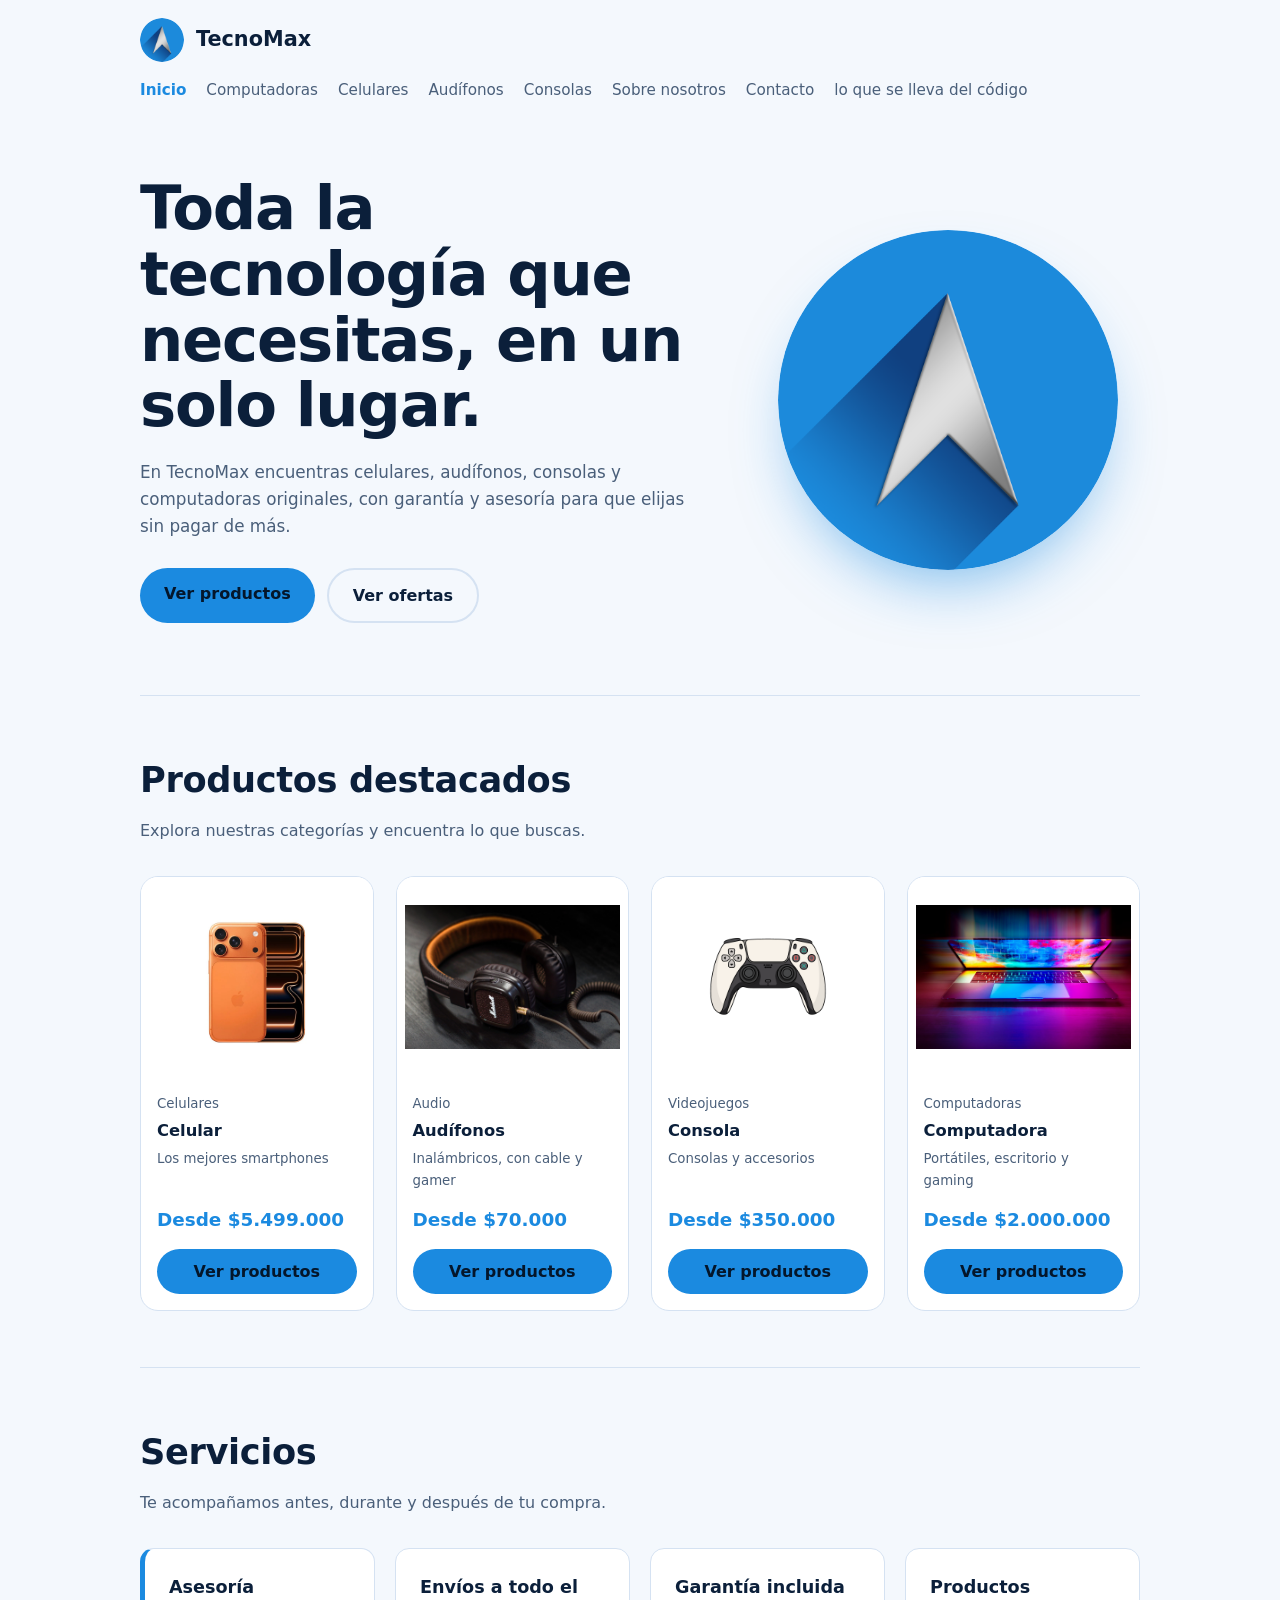
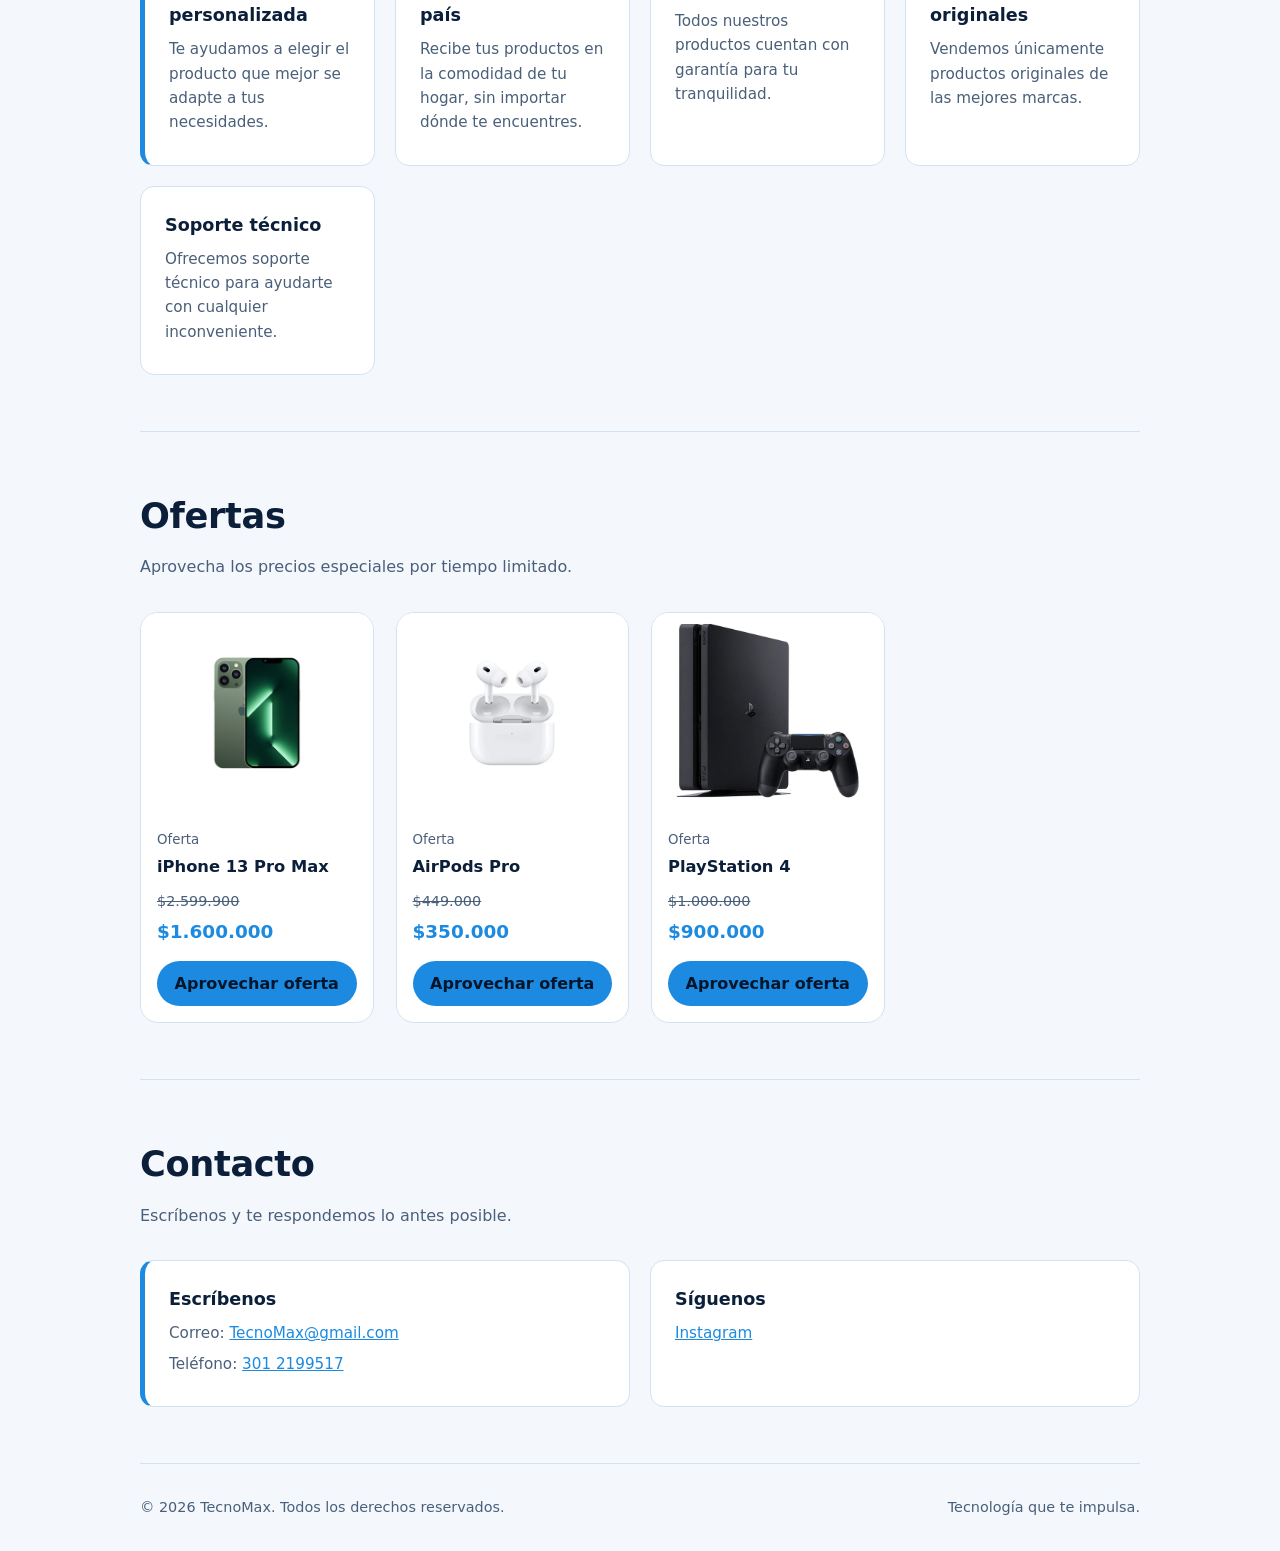
==== commit a1aae8cd: "finalizacion de la pagina web" ====
--- a/index.html
+++ b/index.html
@@ -73,7 +73,6 @@
 </div>
 
 <script>
-// Las fotos van en la carpeta img/ y "img" es el nombre exacto del archivo (con extensión).
 const cats=[
 {n:"Celular",c:"Celulares",s:"Los mejores smartphones",p:5499000,img:"FotoCelulares.webp",href:"Celulares.html"},
 {n:"Audífonos",c:"Audio",s:"Inalámbricos, con cable y gamer",p:70000,img:"FotoAudifonos.jpg",href:"audifonos.html"},
@@ -81,9 +80,9 @@
 {n:"Computadora",c:"Computadoras",s:"Portátiles, escritorio y gaming",p:2000000,img:"FotoComputadores.jpg",href:"Computadoras.html"},
 ];
 const offers=[
-{n:"iPhone 13 Pro Max",old:500,p:400,img:"iphone13.jpg"},
-{n:"AirPods Pro",old:100,p:80,img:"audifonos.webp"},
-{n:"PlayStation 4",old:300,p:250,img:"play station 4.webp"},
+{n:"iPhone 13 Pro Max",old:2599900,p:1600000,img:"iphone13.jpg"},
+{n:"AirPods Pro",old:449000,p:350000,img:"audifonos.webp"},
+{n:"PlayStation 4",old:1000000,p:900000,img:"play station 4.webp"},
 ];
 const f=n=>'$'+n.toLocaleString('es-CO');
 function showMissingImage(el){
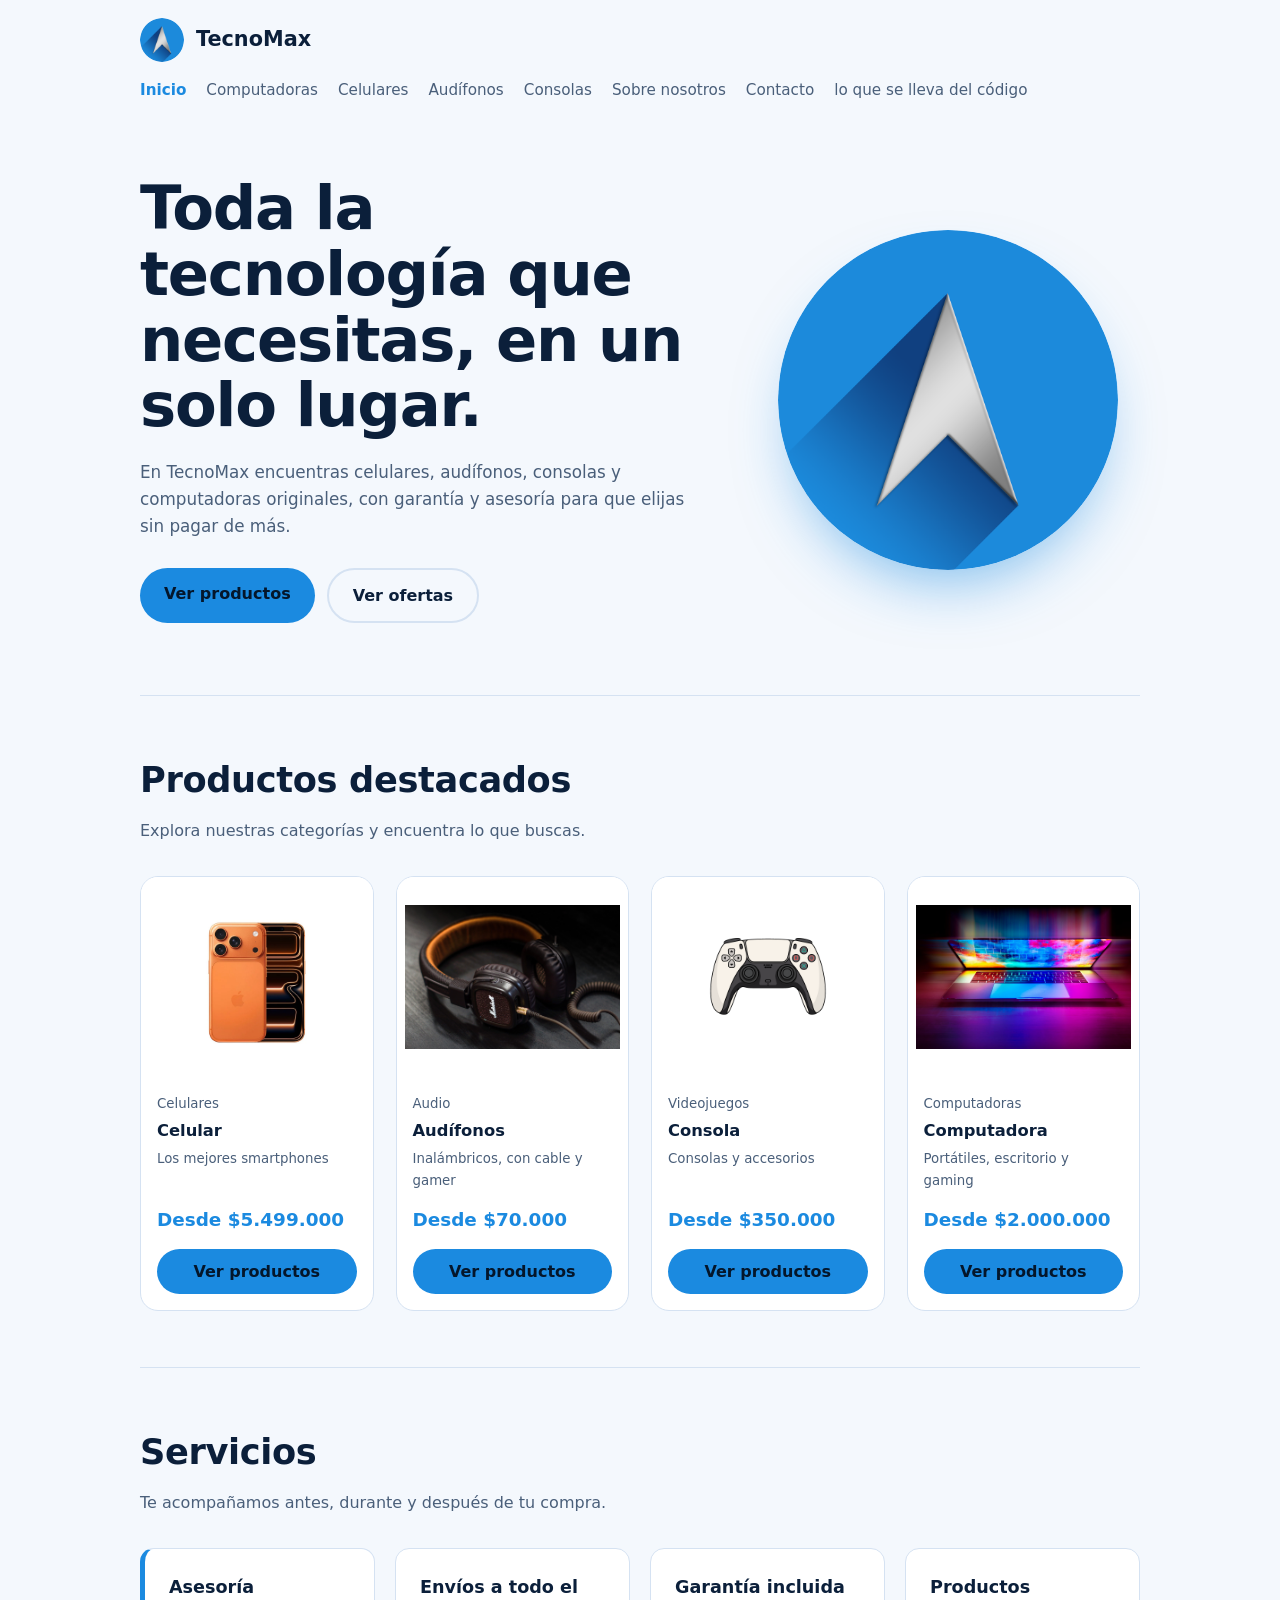
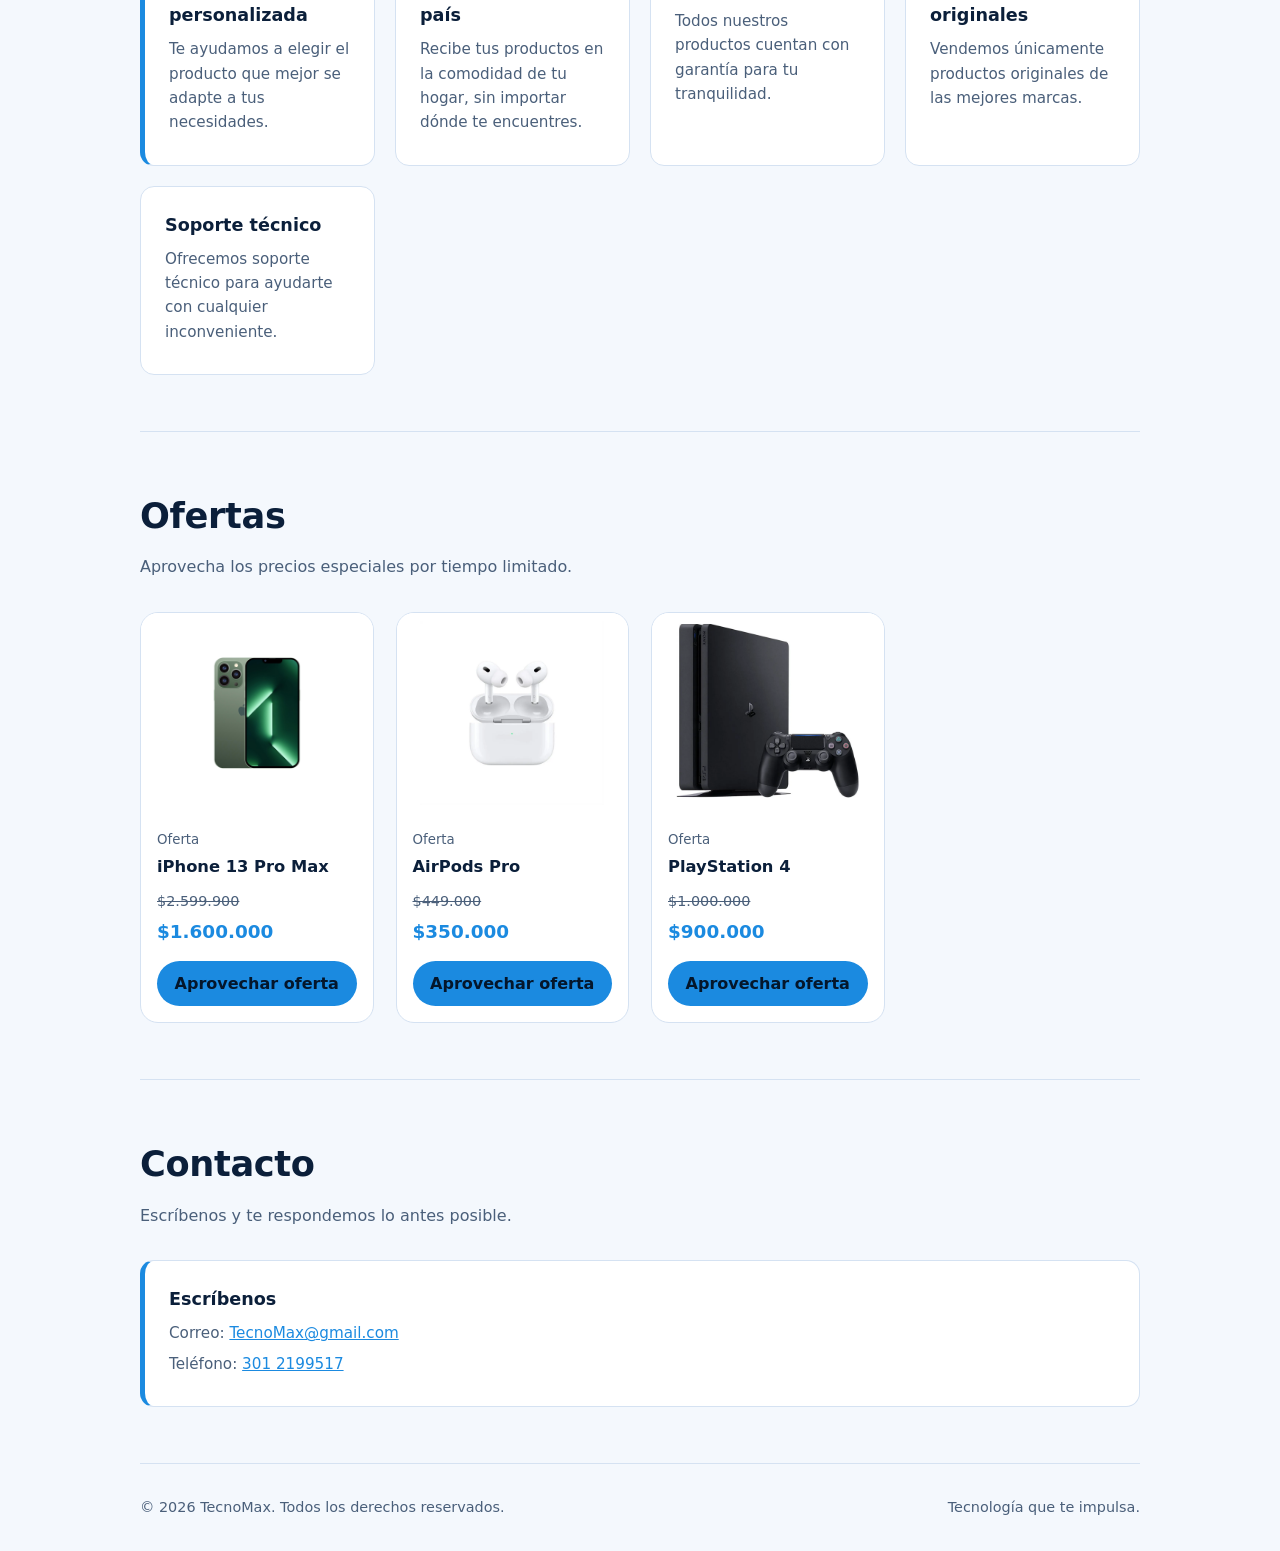
==== commit 626c5296: "redes" ====
--- a/index.html
+++ b/index.html
@@ -64,8 +64,6 @@
 <article class="card"><h3>Escríbenos</h3>
 <p>Correo: <a href="mailto:TecnoMax@gmail.com">TecnoMax@gmail.com</a></p>
 <p>Teléfono: <a href="tel:+573012199517">301 2199517</a></p></article>
-<article class="card"><h3>Síguenos</h3>
-<p><a href="https://www.instagram.com/" target="_blank" rel="noopener">Instagram</a></p></article>
 </div>
 </section>
 </main>
